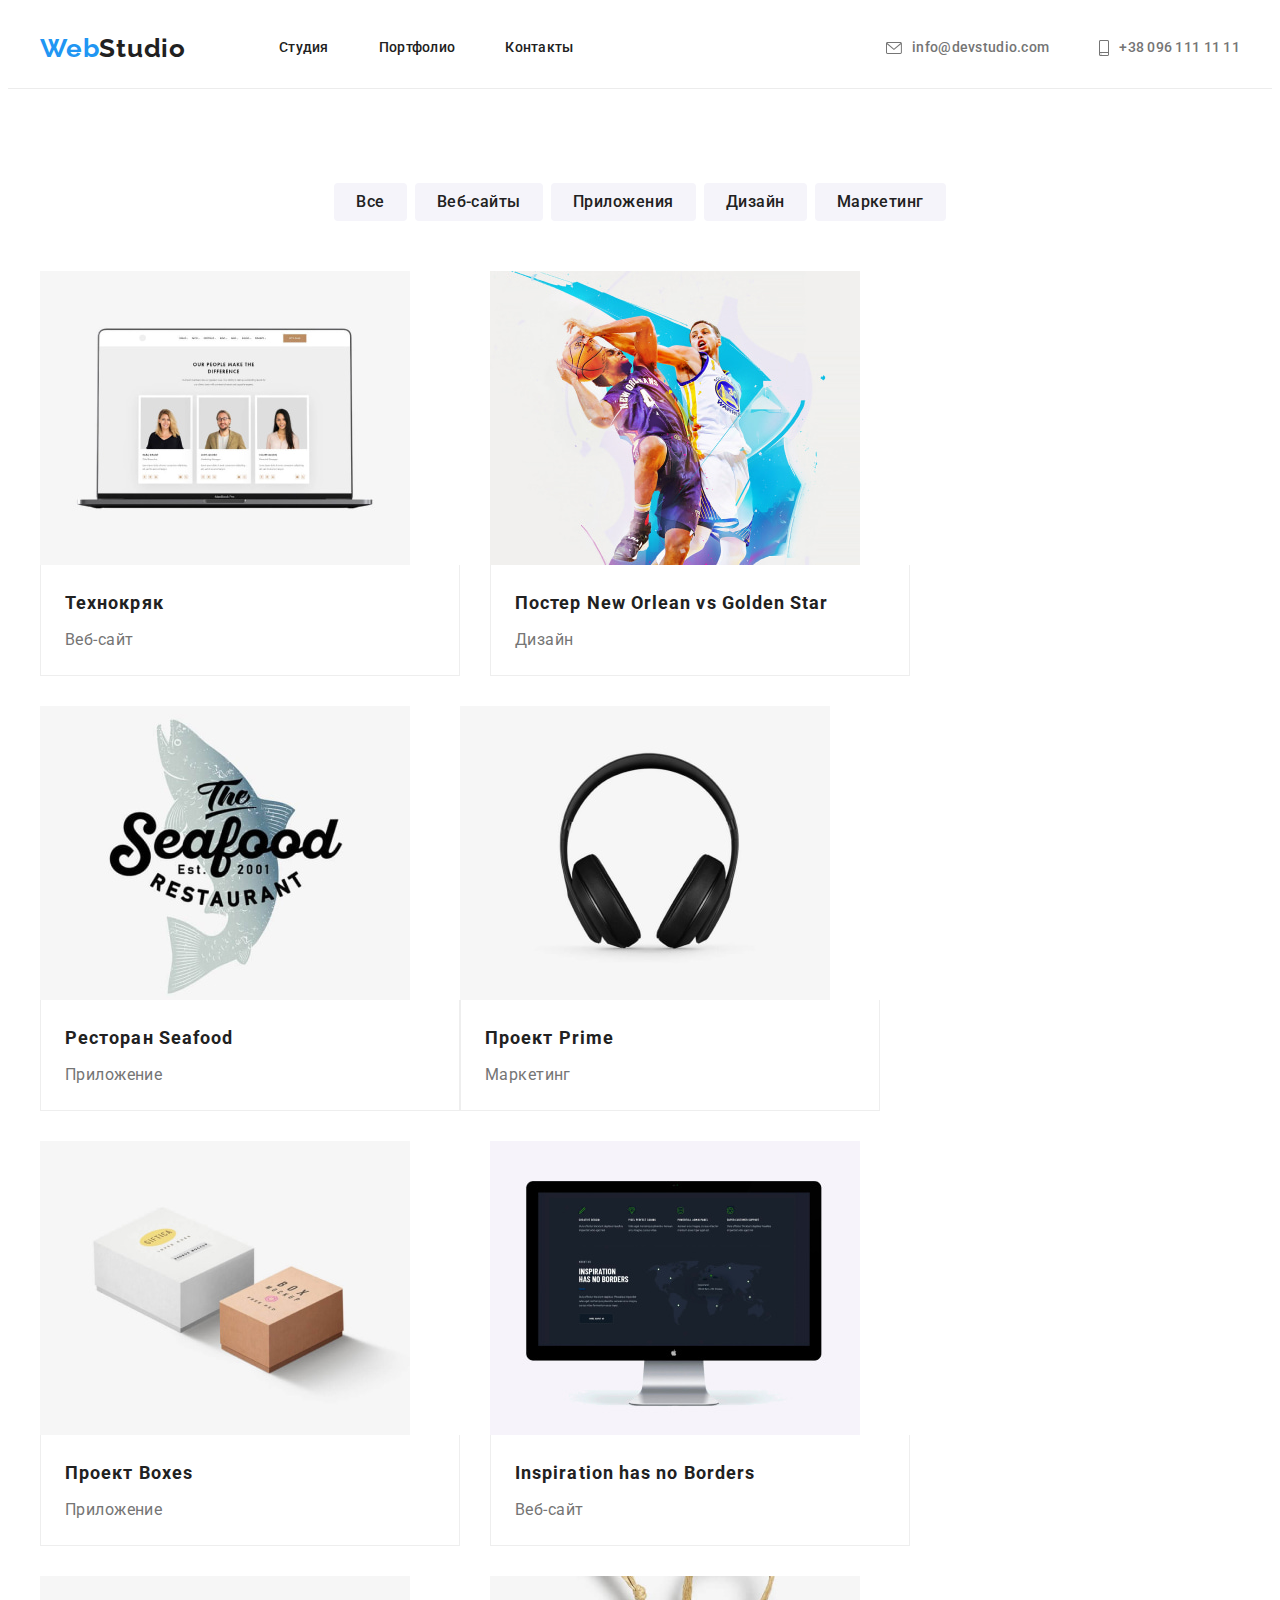
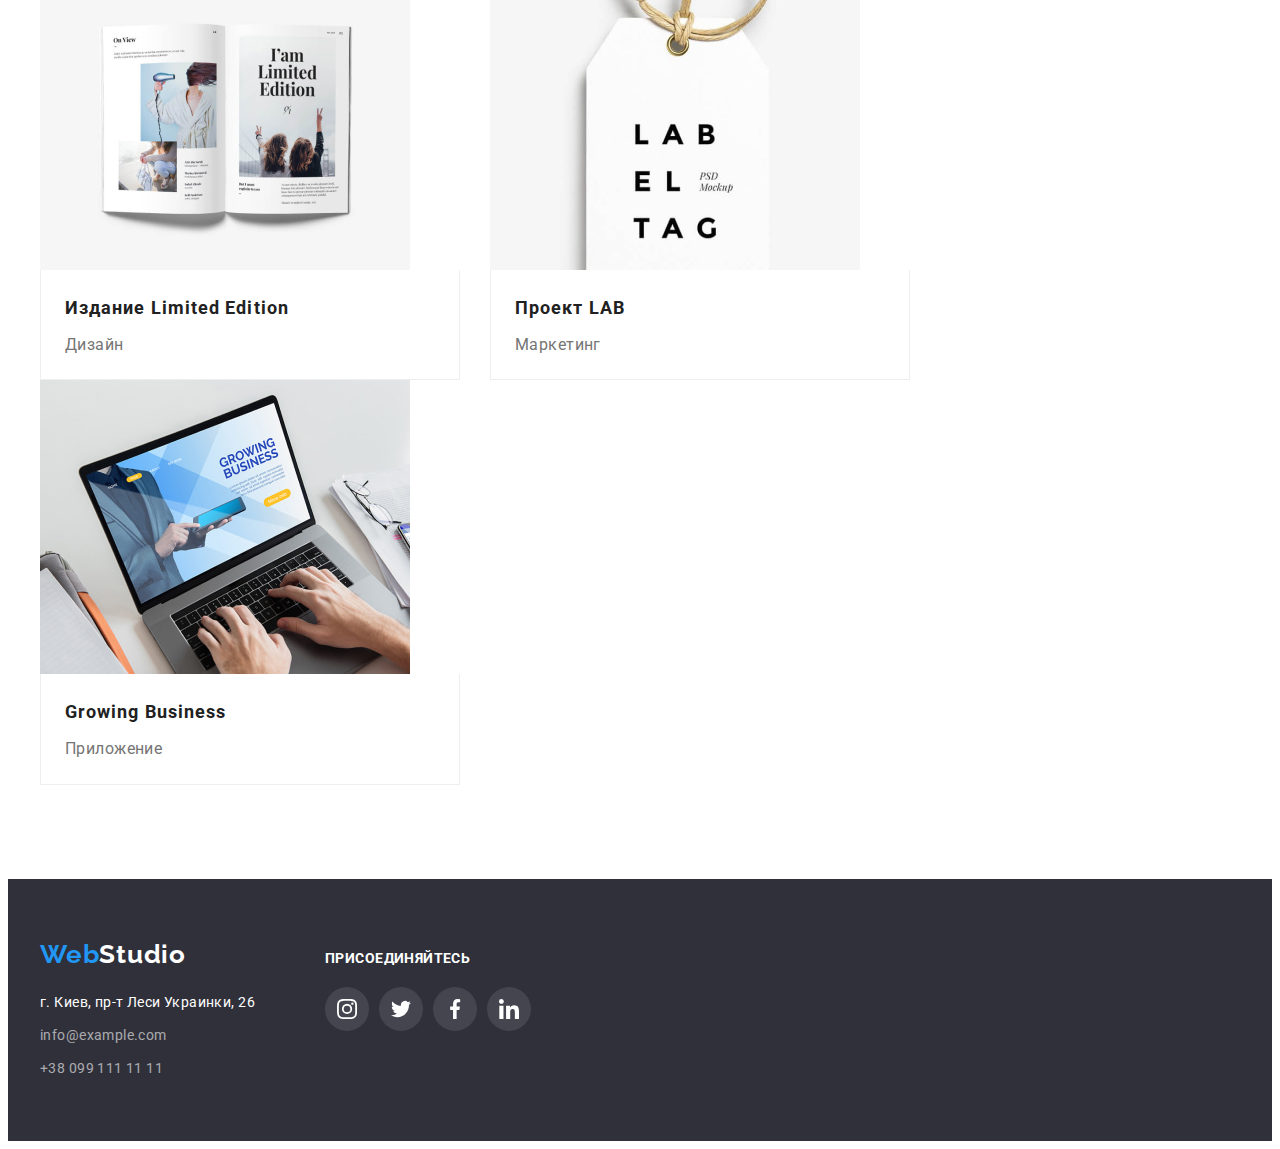
==== portfolio.html @ 3f30ddcb "Initial commit" ====
<!DOCTYPE html>
<html lang="ru">
<head>
    <meta charset="UTF-8">
    <meta name="description" content="Web Developer">
    <title>Portfolio(WebStudio)</title>
    

     <!--основные шрифты-->
    <link rel="preconnect" href="https://fonts.googleapis.com">
    <link rel="preconnect" href="https://fonts.gstatic.com" crossorigin>
    <link href="https://fonts.googleapis.com/css2?family=Quintessential&family=Raleway:wght@700&family=Roboto:wght@400;500;700;900&display=swap" 
          rel="stylesheet">

     <!--нормализатор стилей-->
    <link rel="stylesheet" href="https://cdnjs.cloudflare.com/ajax/libs/modern-normalize/1.1.0/modern-normalize.min.css"
            integrity="sha512-wpPYUAdjBVSE4KJnH1VR1HeZfpl1ub8YT/NKx4PuQ5NmX2tKuGu6U/JRp5y+Y8XG2tV+wKQpNHVUX03MfMFn9Q=="
            crossorigin="anonymous" referrerpolicy="no-referrer" />

     <!--основные стили-->
    <link rel="stylesheet" href="./css/styles.css">

</head>
<body class="body">

    <!--шапка портфолио-->
    <header class="header">
      <div class="container header-container">
        <nav class="nav main-nav">
          <a class="header-logo link" href="./index.html">
            Web<span class="header-logo-accent">Studio</span>
          </a>
          <ul class="nav-list list">
            <li class="nav-item">
              <a class="nav-link link" href="./index.html">Студия</a>
            </li>
            <li class="nav-item">
              <a class="nav-link link" href="./portfolio.html">Портфолио</a>
            </li>
            <li class="nav-item">
              <a class="nav-link link" href="#contacts">Контакты</a>
            </li>
          </ul>
        </nav>
        <ul class="contact-list">
          <li class="contact-item">
            <a class="сontact-link link" href="mailto:info@devstudio.com">
              <svg class="contact-icon" width="16" height="12">
                <use href="./images/icon/sprite-all.svg#icon-mail-envelope"></use>
              </svg>
              info@devstudio.com
            </a>
          </li>
          <li class="contact-item">
            <a class="сontact-link link" href="tel:+380961111111">
              <svg class="contact-icon" width="10" height="16">
                <use href="./images/icon/sprite-all.svg#icon-smartphone"></use>
              </svg>
              +38 096 111 11 11
            </a>
          </li>
        </ul>
      </div>
    </header>

    <!--уникальный контент работ-->
    <main>
        <section class="work section">
          <div class="container">

            <!--скрытый заголовок работ-->
            <h1 class="visually-hidden">Наши работы</h1>


            <!--кнопки-фильтр работ-->
              <ul class="work-list">
                  <li class="work-item-btn list">
                    <button class="work-btn pointer" type="button">Все</button>
                  </li>
                  <li class="work-item-btn list">
                    <button class="work-btn pointer" type="button">Веб-сайты</button>
                  </li>
                  <li class="work-item-btn list">
                    <button class="work-btn pointer" type="button">Приложения</button>
                  </li>
                  <li class="work-item-btn list">
                    <button class="work-btn pointer" type="button">Дизайн</button>
                  </li>
                  <li class="work-item-btn list">
                    <button class="work-btn pointer" type="button">Маркетинг</button>
                  </li>
              </ul>
  
              <ul class="work-list-pic">
                <li class="work-item-pic list">
                    <a class="work-link link" href="">
                       <img class="work-img" src="./images/catalog/ctl-img-1.jpg" alt="Ноутбук" width="370" />
                      <div class="work-text-wrapper">
                        <h2 class="work-title">Технокряк</h2>
                        <p class="work-descr">Веб-сайт</p>
                      </div>
                    </a>
                </li>
                <li class="work-item-pic list">
                    <a class="work-link link" href="">
                       <img class="work-img" src="./images/catalog/ctl-img-2.jpg" alt="Баскетбол" width="370" />
                      <div class="work-text-wrapper">
                        <h2 class="work-title">Постер New Orlean vs Golden Star</h2>
                        <p class="work-descr">Дизайн</p>
                      </div>
                    </a>
                </li>
                <li class="work-item-pic list"> 
                    <a class="work-link link" href="">
                      <img class="work-img" src="./images/catalog/ctl-img-3.jpg" alt="Логотип с рыбой" width="370" />
                      <div class="work-text-wrapper">
                        <h2 class="work-title">Ресторан Seafood</h2>
                        <p class="work-descr">Приложение</p>
                      </div>
                    </a>
                </li>
                <li class="work-item-pic list">
                    <a class="work-link link" href="">
                       <img class="work-img" src="./images/catalog/ctl-img-4.jpg" alt="Наушники" width="370" />
                      <div class="work-text-wrapper">
                        <h2 class="work-title">Проект Prime</h2>
                        <p class="work-descr">Маркетинг</p>
                      </div>
                    </a>
                </li>
                <li class="work-item-pic list">
                    <a class="work-link link" href="">
                       <img class="work-img" src="./images/catalog/ctl-img-5.jpg" alt="Коробки" width="370" />
                      <div class="work-text-wrapper">
                        <h2 class="work-title">Проект Boxes</h2>
                        <p class="work-descr">Приложение</p>
                      </div>
                    </a>
                </li>
                <li class="work-item-pic list">
                    <a class="work-link link" href="">
                       <img class="work-img" src="./images/catalog/ctl-img-6.jpg" alt="Монитор" width="370" />
                      <div class="work-text-wrapper">
                        <h2 class="work-title" lang="en">Inspiration has no Borders</h2>
                        <p class="work-descr">Веб-сайт</p>
                      </div>
                    </a>
                </li>
                <li class="work-item-pic list">
                    <a class="work-link link" href="">
                       <img class="work-img" src="./images/catalog/ctl-img-7.jpg" alt="Журнал" width="370" />
                      <div class="work-text-wrapper">
                        <h2 class="work-title">Издание Limited Edition</h2>
                        <p class="work-descr">Дизайн</p>
                      </div>
                    </a>
                </li>
                <li class="work-item-pic list">
                    <a class="work-link link" href="">
                       <img class="work-img" src="./images/catalog/ctl-img-8.jpg" alt="Этикетка" width="370" />
                      <div class="work-text-wrapper">
                        <h2 class="work-title">Проект LAB</h2>
                        <p class="work-descr">Маркетинг</p>
                      </div>
                    </a>
                </li>
                <li class="work-item-pic list">
                    <a class="work-link link" href="">
                       <img class="work-img" src="./images/catalog/ctl-img-9.jpg" alt="Работа в ноутбуке" width="370" />
                      <div class="work-text-wrapper">
                        <h2 class="work-title" lang="en">Growing Business</h2>
                        <p class="work-descr">Приложение</p>
                      </div>
                    </a>
                </li> 
           </ul>
        </div>
        </section>
    </main>

    <!--футер портфолио-->
    <footer class="footer">
      <div class="container footer-container">
        <div class="address-wrapper">
          <div class="container-logo">
            <a class="footer-logo link" href="./index.html">
              Web<span class="footer-logo-accent">Studio</span>
            </a>
          </div>
    
          <address class="address" id="contacts">
            <ul class="address-list">
              <li class="address-item">
                <a class="address-link link" href="https://www.google.com/maps/@50.427001,30.5351555,16.5z" target="blank"
                  rel="noopener noreferrer">
                  г. Киев, пр-т Леси Украинки, 26
                </a>
              </li>
              <li class="address-item">
                <a class="address-link-contact link" href="mailto:info@example.com">info@example.com</a>
              </li>
              <li class="address-item">
                <a class="address-link-contact link" href="tel:+380991111111">+38 099 111 11 11</a>
              </li>
            </ul>
          </address>
        </div>
        <div class="join-wrapper">
          <h2 class="footer-title">присоединяйтесь</h2>
          <ul class="join-list">
            <li class="join-item">
              <a class="footer-social-link" href="" aria-label="instagram">
                <svg class="social-icon">
                  <use href="./images/icon/sprite-all.svg#icon-instagram"></use>
                </svg>
              </a>
            </li>
            <li class="join-item">
              <a class="footer-social-link" href="" aria-label="twitter">
                <svg class="social-icon">
                  <use href="./images/icon/sprite-all.svg#icon-twitter"></use>
                </svg>
              </a>
            </li>
            <li class="join-item">
              <a class="footer-social-link" href="" aria-label="facebook">
                <svg class="social-icon">
                  <use href="./images/icon/sprite-all.svg#icon-facebook"></use>
                </svg>
              </a>
            </li>
            <li class="join-item">
              <a class="footer-social-link" href="" aria-label="linkedin">
                <svg class="social-icon">
                  <use href="./images/icon/sprite-all.svg#icon-linkedin"></use>
                </svg>
              </a>
            </li>
          </ul>
        </div>
      </div>
    </footer>

</body>
</html>
---- css/styles.css ----
:root {
  /*основные шрифты*/
  --main-font: 'Roboto', sans-serif;
  --logo-font: 'Raleway', sans-serif;

  /*светлая тема текста*/
  --accent-txt-cl: #ffffff;
  --primary-txt-cl: #757575;
  --footer-txt-cl: rgba(255, 255, 255, 0.6);

  /*темная тема текста*/
  --title-txt-cl: #212121;
  --secondary-txt-cl: #2196f3;

  /*темная тема фона*/
  --main-bg-cl: #2f303a;
  --section-bg-cl: #f5f4fa;

  /*цвет border*/
  --top-border-cl: #ececec;
  --border-cl: #eeeeee;
  /*цвет иконок*/
  --icon-color: #afb1b8;
  --footer-bg-icon: rgba(255, 255, 255, 0.1);
}

/*доп шрифт*/
/*font-family: 'Quintessential', cursive;*/

.body {
  font-family: var(--main-font);
  font-size: 14px;
  line-height: 1.71;
  letter-spacing: 0.03em;
  background-color: var(--accent-txt-cl);

  color: var(--primary-txt-cl);
}

h1,
h2,
h3,
h4,
p {
  margin-top: 0;
  margin-bottom: 0;
}

h1:last-child,
h2:last-child,
h3:last-child,
h4:last-child,
p {
  margin-bottom: 0;
}

/*сброс списков*/
ul {
  padding-left: 0;
  margin-top: 0;
  margin-bottom: 0;
  list-style: none;
}
img {
  display: block;
  height: auto;
  max-width: 100%;
}
.link {
  text-decoration: none;
}
.section {
  padding: 94px 0px;
}

.container {
  width: 1200px;
  padding-left: 15px;
  padding-right: 15px;
  margin-left: auto;
  margin-right: auto;
}
.header {
  border-bottom: 1px solid var(--top-border-cl);
}
.header-container {
  display: flex;
}

/*текст кнопка главная*/
.hero-btn {
  padding: 8px 30px;

  font-family: var(--main-font);
  font-weight: 700;
  font-size: 16px;
  line-height: 1.9;

  border-radius: 4px;
  display: flex;
  align-items: center;
  text-align: center;
  letter-spacing: 0.06em;

  color: var(--accent-txt-cl);
}
/*лого хедр*/
.header-logo {
  margin-right: 93px;

  font-family: var(--logo-font);
  font-weight: 700;
  font-size: 26px;
  line-height: 1.19;

  letter-spacing: 0.03em;

  color: var(--secondary-txt-cl);
}

/*верхний логотип черный цвет*/
.header-logo-accent {
  letter-spacing: 0.03em;

  color: var(--title-txt-cl);
}
.main-nav {
  display: flex;
  align-items: center;
}

.nav-item {
  margin-right: 50px;
}
.nav-item:last-child {
  margin-right: 0;
}
.nav-list {
  display: flex;
}

/*Header*/
.nav-link {
  display: block;
  padding: 32px 0px;

  font-weight: 500;
  font-size: 14px;
  line-height: 1.14;
  letter-spacing: 0.02em;

  color: var(--title-txt-cl);
}

.nav-link:hover,
.nav-link:focus {
  color: var(--secondary-txt-cl);
}
.contact-list {
  display: flex;
  align-items: center;
  margin-left: auto;
}
.contact-list .link {
  display: flex;
  align-items: center;
}
.contact-list .link:hover,
.contact-list .link:focus {
  
  color: var(--secondary-txt-cl);
}
.contact-item:first-child {
  margin-right: 50px;
}
.contact-item .link {
  font-weight: 500;
  font-size: 14px;
  line-height: 1.14;
  letter-spacing: 0.02em;

  color: var(--primary-txt-cl);
}

.contact-list .contact-icon {
  margin-right: 10px;
  fill: currentColor;
}

.hero {
  max-width: 1600px;
  max-height: 600px;
  margin-left: auto;
  margin-right: auto;

  padding-top: 200px;
  padding-bottom: 200px;

  background-image: linear-gradient(to right, rgba(47, 48, 58, 0.4), rgba(47, 48, 58, 0.4)),
    url(../images/hero/hero-img.jpg);

  background-repeat: no-repeat;
  background-position: center;
  background-color: var(--main-bg-cl);
}

.hero-title {
  width: 696px;
  margin-left: auto;
  margin-right: auto;
  margin-bottom: 30px;
  align-items: center;

  font-weight: 900;
  font-size: 44px;
  line-height: 1.36;

  text-align: center;
  letter-spacing: 0.06em;
  text-transform: uppercase;

  color: var(--accent-txt-cl);
}
.hero-btn {
  margin-left: auto;
  margin-right: auto;

  background-color: var(--secondary-txt-cl);

  border: transparent;
}

/*оформлєння інфо-блок*/
.benefits-list {
  display: flex;
}
.benefits-item {
  flex-basis: calc(100% / 4);
  margin-right: 30px;
}
.benefits-item:last-child {
  margin-right: 0px;
}
.benefits-icon-wrapper {
  display: flex;
  justify-content: center;

  align-items: center;
  margin-bottom: 30px;

  width: 270px;
  height: 120px;

  background: var(--section-bg-cl);
  border-radius: 4px;
}

.benefits-icon {
  display: flex;
  position: center;

  width: 70px;
  height: 70px;
}

.benefits-title {
  margin-bottom: 10px;

  font-weight: 700;
  font-size: 14px;
  line-height: 1.14;
  letter-spacing: 0.03em;
  text-transform: uppercase;

  color: var(--title-txt-cl);
}
.benefits-descr {
  font-weight: 400;
  font-size: 14px;

  line-height: 1.71;
}

.about-title {
  margin-bottom: 50px;

  font-weight: 700;
  font-size: 36px;
  line-height: 1.17;
  text-align: center;
  letter-spacing: 0.03em;

  color: var(--title-txt-cl);
}
.about {
  padding-top: 0px;
}
.about-list {
  display: flex;
}
.about-item:not(:last-child) {
  margin-right: 30px;
}

/*секция команда*/
.team {
  background-color: var(--section-bg-cl);
}
.team-title {
  margin-bottom: 50px;

  font-weight: 700;
  font-size: 36px;
  line-height: 1.17;
  text-align: center;
  letter-spacing: 0.03em;

  color: var(--title-txt-cl);
}
.team-list {
  display: flex;
}
.team-item {
  background-color: var(--accent-txt-cl);
  box-shadow: 0px 1px 3px rgba(0, 0, 0, 0.12), 0px 1px 1px rgba(0, 0, 0, 0.14),
    0px 2px 1px rgba(0, 0, 0, 0.2);
  border-radius: 0px 0px 4px 4px;
}
.team-item:not(:last-child) {
  margin-right: 30px;
}

.team-wrapper {
  padding-top: 30px;
  padding-bottom: 30px;
}

.name-title {
  margin-bottom: 10px;

  font-weight: 500;
  font-size: 16px;
  line-height: 1.19;

  text-align: center;
  letter-spacing: 0.03em;

  color: var(--title-txt-cl);
}

.team-descr {
  margin-bottom: 16px;
  font-weight: 400;
  font-size: 16px;
  line-height: 1.19;

  text-align: center;
  letter-spacing: 0.03em;
}

/*ссылки соц.сети*/
.social-list {
  display: flex;
  justify-content: center;
}
.social-item:not(:last-child) {
  margin-right: 10px;
}
.social-link {
  display: flex;
  align-items: center;
  justify-content: center;

  width: 44px;
  height: 44px;

  align-items: center;
  border-radius: 50px;
  fill: var(--icon-color);
}
.social-link:hover,
.social-link:focus {
 background-color: var(--secondary-txt-cl);
 fill:var(--accent-txt-cl)
}

.social-icon {
  width: 20px;
  height: 20px;
}

.client-title {
  margin-bottom: 50px;
  font-weight: 700;
  font-size: 36px;
  line-height: 1.17;
  text-align: center;
  letter-spacing: 0.03em;

  color: var(--title-txt-cl);
}
.client-list {
  display: flex;
  justify-content: center;
}
.client-link {
  display: flex;
  align-items: center;
  justify-content: center;

  width: 170px;
  height: 92px;

  fill: var(--icon-color);

  border: 1px solid var(--icon-color);
  box-sizing: border-box;
  border-radius: 4px;
}
.client-link:hover,
.client-link:focus {
  fill: var(--secondary-txt-cl);
  border: 1px solid var(--secondary-txt-cl);
}

.client-item:not(:last-child) {
  margin-right: 30px;
}
.client-icon {
  width: 106px;
  height: 60px;
}
/*кнопки фильтр раздел работ*/
.work-wrapper {
  display: flex;
  align-items: center;
}

/*кнопки фильтр*/
.work-list {
  display: flex;
  justify-content: center;
  align-items: center;

  margin-left: auto;
  margin-right: auto;
  margin-bottom: 50px;
}

.work-item-btn:not(:last-child) {
  margin-right: 8px;
}

.work-btn {
  border: transparent;
  border-radius: 4px;
  padding: 6px 22px;

  font-family: var(--main-font);

  font-weight: 500;
  font-size: 16px;
  line-height: 1.62;

  text-align: center;
  letter-spacing: 0.03em;

  color: var(--title-txt-cl);
  background-color: var(--section-bg-cl);
}

/*фокус-ховер кнопки фильтр*/
.work-btn:hover,
.work-btn:focus {
  background-color: var(--secondary-txt-cl);
  color: var(--accent-txt-cl);

  box-shadow: 0px 3px 1px rgba(0, 0, 0, 0.1),
  0px 1px 2px rgba(0, 0, 0, 0.08),
  0px 2px 2px rgba(0, 0, 0, 0.12);
}

.pointer {
  cursor: pointer;
}
.work-link {
  display: block;
}

.work-link:hover,
.work-link:focus {
  box-shadow: 0px 1px 1px rgba(0, 0, 0, 0.12),
  0px 4px 4px rgba(0, 0, 0, 0.06),
  1px 4px 6px rgba(0, 0, 0, 0.16);
}

.work-list-pic {
  display: flex;
  flex-wrap: wrap;
  margin-top: 0px;
  padding-left: 0px;
}
.work-item-pic {
  flex-basis: calc((100% - 60px) / 3);
  margin-right: 30px;
  margin-bottom: 30px;
}
.work-item-pic:nth-child(3n) {
  margin-right: 0;
}
.work-item-pic:nth-last-child(-n + 3) {
  margin-bottom: 0px;
}

.work-text-wrapper {
  width: 370px;
  padding-top: 20px;
  padding-right: 24px;
  padding-bottom: 20px;
  padding-left: 24px;

  background: var(--accent-txt-cl);
  border-right: 1px solid var(--border-cl);
  border-bottom: 1px solid var(--border-cl);
  border-left: 1px solid var(--border-cl);
}

/*цвет заголовков портфолио*/
.work-title {
  margin-bottom: 4px;
  font-weight: 700;
  font-size: 18px;
  line-height: 2;

  letter-spacing: 0.06em;

  color: var(--title-txt-cl);
}
/*описание работ*/
.work-descr {
  font-weight: 400;
  font-size: 16px;
  line-height: 1.87;
  color: var(--primary-txt-cl);
}

/*футер*/
.footer {
  padding-top: 60px;
  padding-bottom: 60px;

  background-color: var(--main-bg-cl);
}
.footer-container {
  display: flex;
  align-items: baseline;
}
.address-wrapper:not(:last-child) {
  margin-right: 70px;
}
.footer-title {
  margin-bottom: 20px;

  font-weight: 700;
  font-size: 14px;
  line-height: 1.14;
  text-transform: uppercase;

  color: var(--accent-txt-cl);
}

/*соц мережі футер*/
.join-list {
  display: flex;
}
.join-item:not(:last-child) {
  margin-right: 10px;
}
.footer-social-link {
  display: inline-flex;
  align-items: center;
  justify-content: center;

  width: 44px;
  height: 44px;
  border-radius: 50%;

  background-color: var(--footer-bg-icon);
  fill: var(--accent-txt-cl);
}
.footer-social-link:hover,
.footer-social-link:focus {
  background-color: var(--secondary-txt-cl);
}

.container-logo {
  margin-bottom: 20px;
}
.footer-logo {
  font-family: var(--logo-font);
  font-weight: 700;
  font-size: 26px;
  line-height: 1.19;

  letter-spacing: 0.03em;

  color: var(--secondary-txt-cl);
}

/*замена цвета лого*/
.footer-logo-accent {
  color: var(--accent-txt-cl);
}

.address-item {
  margin-bottom: 9px;
}
.address-item:last-child {
  margin-bottom: 0px;
}
.address-item .address-link {
  font-family: var(--main-font);
  font-style: normal;
  font-weight: 400;
  font-size: 14px;
  line-height: 1.71;

  letter-spacing: 0.03em;

  color: var(--accent-txt-cl);
}

.address-link-contact {
  font-family: var(--main-font);
  font-style: normal;
  font-weight: 400;
  font-size: 14px;
  line-height: 1.71;

  letter-spacing: 0.03em;

  color: var(--footer-txt-cl);
}

/*скрываем удаленный заголовок*/
.visually-hidden {
  position: absolute;
  width: 1px;
  height: 1px;
  margin: -1px;
  border: 0;
  padding: 0;
  white-space: nowrap;
  clip-path: inset(100%);
  clip: rect(0 0 0 0);
  overflow: hidden;
}



/*.benefits-item::before {
  display: block;
  content: '';

  width: 270px;
  height: 120px;

  background-size: contain;

}
.icon-antennа::before {
  background-image: url(../images/icon/antenna.svg);
  background-repeat: no-repeat;
  background-position: center;
}
.icon-clock::before {
  background-image: url(../images/icon/clock.svg);
  background-repeat: no-repeat;
  background-position: center;
}
.icon-diagram::before {
  background-image: url(../images/icon/diagram.svg);
  background-repeat: no-repeat;
  background-position: center;
}
.icon-astronaut::before {
  background-image: url(../images/icon/astronaut.svg);
  background-repeat: no-repeat;
  background-position: center;
}*/
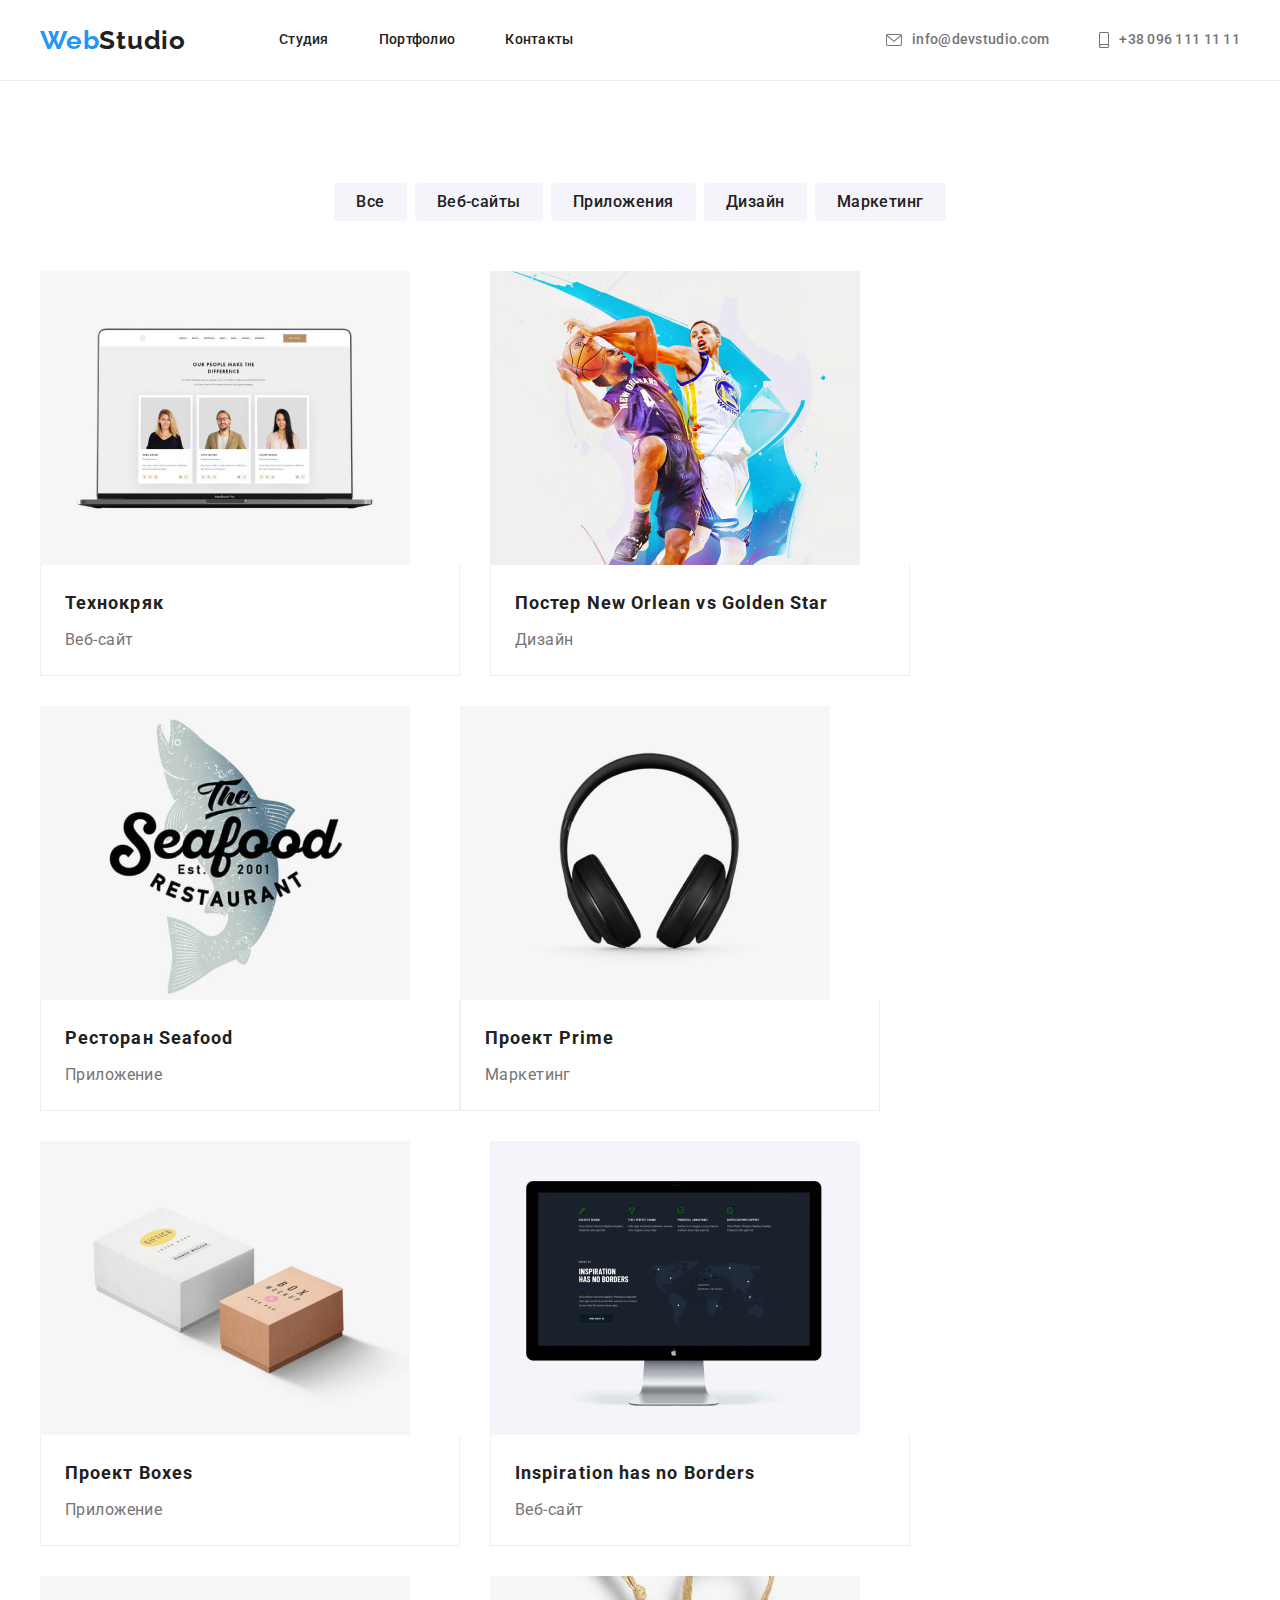
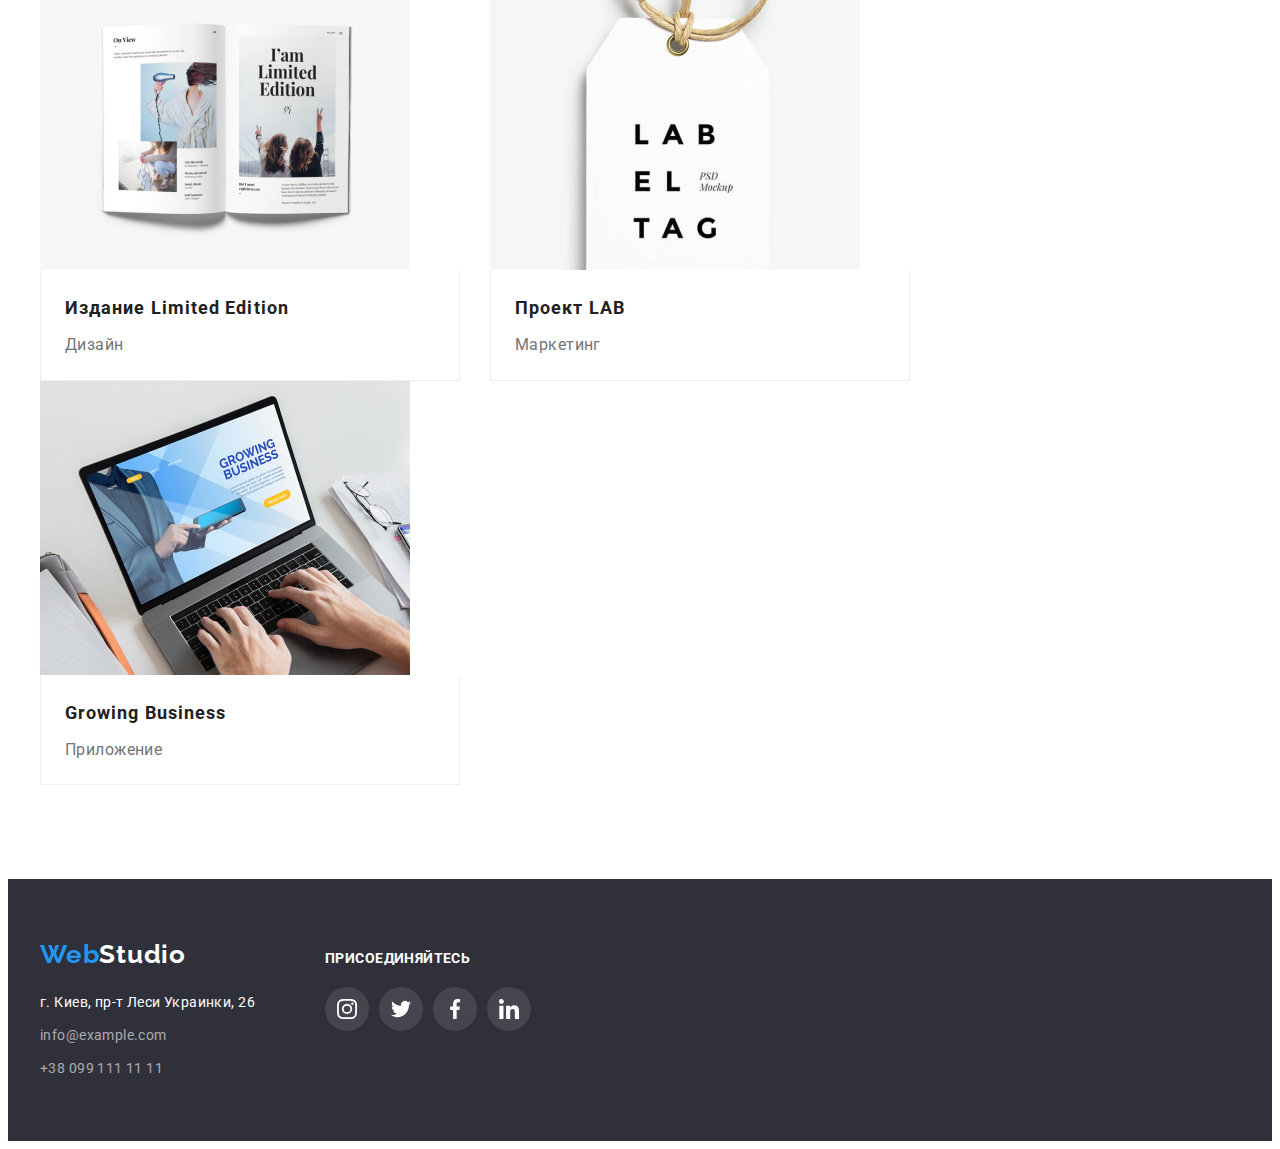
==== commit 09020a59: "добавляет метки о нас" ====
--- a/portfolio.html
+++ b/portfolio.html
@@ -241,5 +241,12 @@
       </div>
     </footer>
 
+  <Script>
+    const { height: headerHeight } = document
+      .querySelector(".header")
+      .getBoundingClientRect( );
+
+    document.body.style.paddingTop = `${headerHeight}px`;
+  </Script>
 </body>
 </html>--- a/css/styles.css
+++ b/css/styles.css
@@ -19,9 +19,11 @@
   /*цвет border*/
   --top-border-cl: #ececec;
   --border-cl: #eeeeee;
+  
   /*цвет иконок*/
   --icon-color: #afb1b8;
   --footer-bg-icon: rgba(255, 255, 255, 0.1);
+  --about-element-cl: rgba(47, 48, 58, 0.8)
 }
 
 /*доп шрифт*/
@@ -80,8 +82,16 @@
   margin-left: auto;
   margin-right: auto;
 }
+
 .header {
+  position: fixed;
+  top: 0;
+  left: 0;
+  width: 100%;
+  height: 80px;
+
   border-bottom: 1px solid var(--top-border-cl);
+  background-color: var(--accent-txt-cl);
 }
 .header-container {
   display: flex;
@@ -300,6 +310,32 @@
 }
 .about-item:not(:last-child) {
   margin-right: 30px;
+}
+
+/*мітка о нас*/
+.about-item {
+  position: relative;
+}
+.about-label {
+  position: absolute;
+
+  bottom: 0;
+  right: 0;
+  width: 100%;
+  height: 70px;
+  padding-top: 27px;
+  padding-bottom: 27px;
+
+  font-family: var(--main-font);
+  font-weight: 700;
+  font-size: 14px;
+  line-height: 1.14;
+  text-align: center;
+  letter-spacing: 0.03em;
+  text-transform: uppercase;
+
+  color: var(--accent-txt-cl);
+  background-color: var(--about-element-cl);
 }
 
 /*секция команда*/
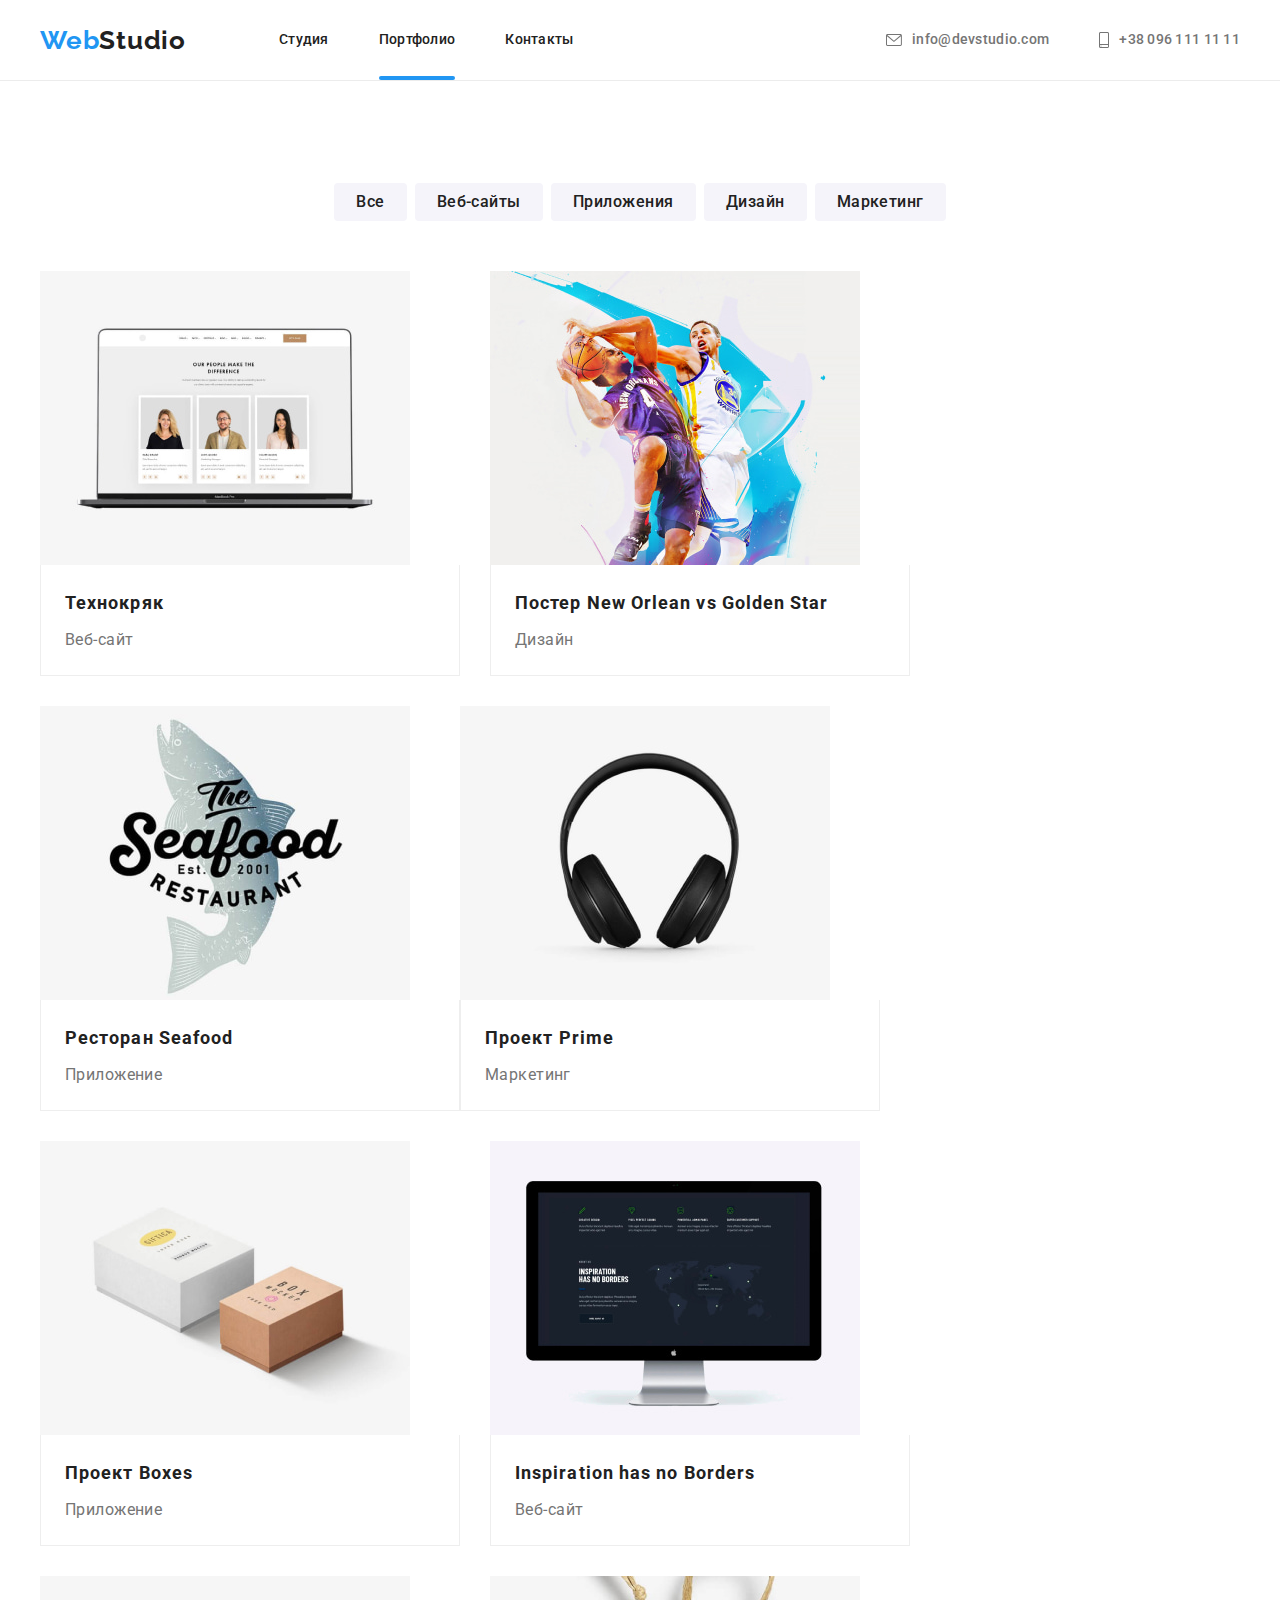
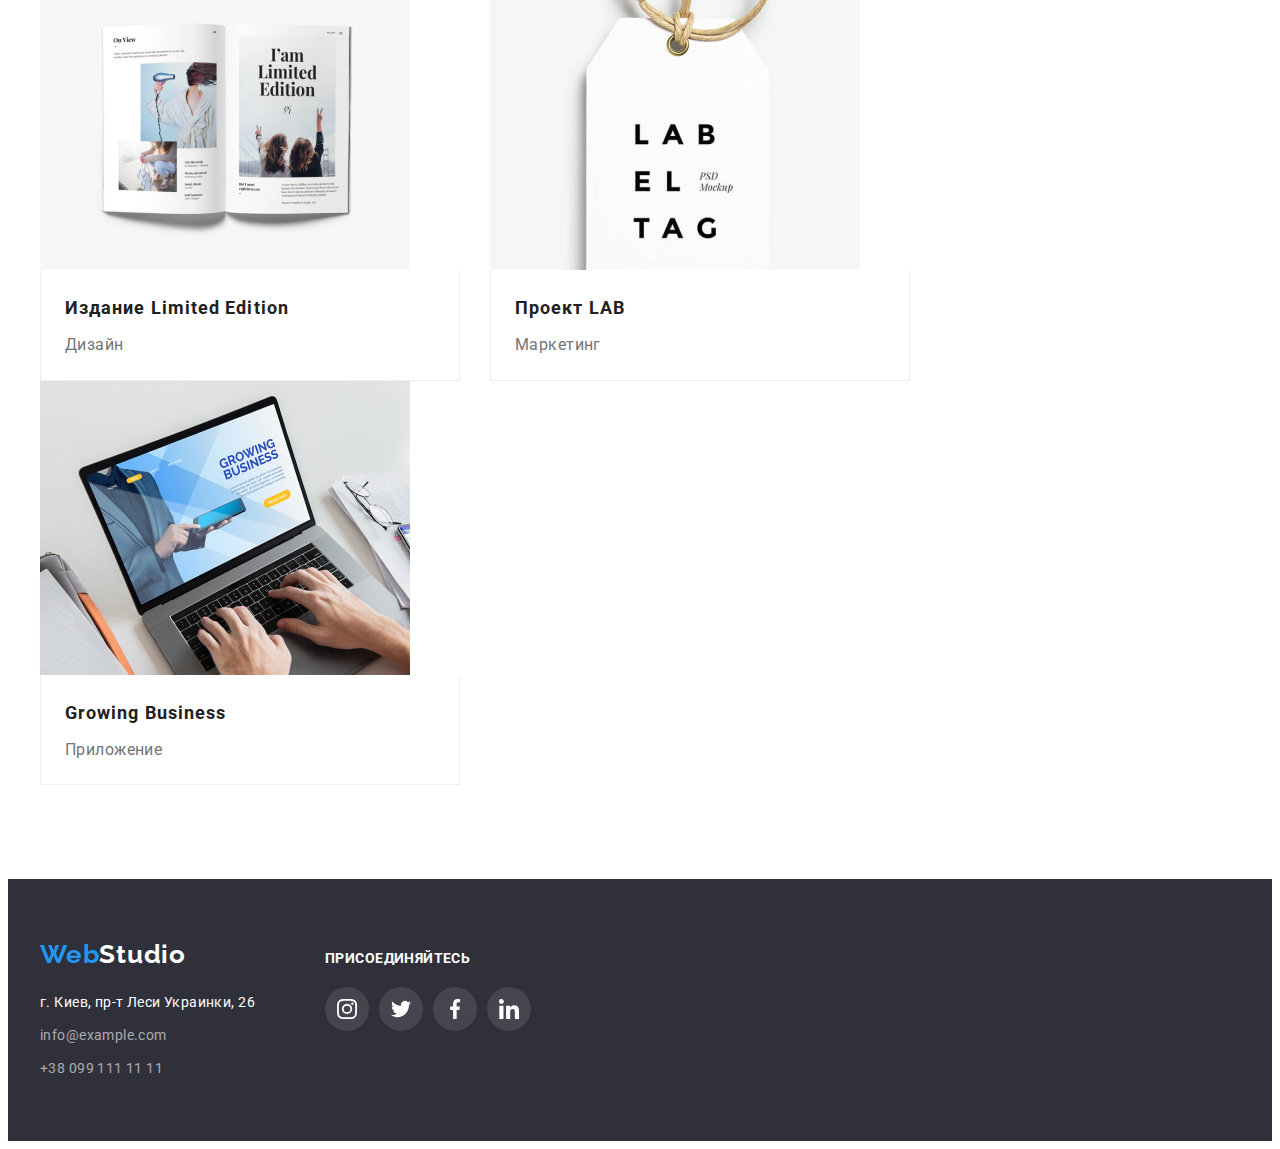
==== commit 4d3e2a62: "добавляет подчеркивание нав" ====
--- a/portfolio.html
+++ b/portfolio.html
@@ -35,10 +35,10 @@
               <a class="nav-link link" href="./index.html">Студия</a>
             </li>
             <li class="nav-item">
-              <a class="nav-link link" href="./portfolio.html">Портфолио</a>
+              <a class="nav-link link underlining-portfolio" href="./portfolio.html">Портфолио</a>
             </li>
             <li class="nav-item">
-              <a class="nav-link link" href="#contacts">Контакты</a>
+              <a class="nav-link link nav-underlining-contact" href="#contacts">Контакты</a>
             </li>
           </ul>
         </nav>
--- a/css/styles.css
+++ b/css/styles.css
@@ -85,6 +85,7 @@
 
 .header {
   position: fixed;
+  z-index: 2;
   top: 0;
   left: 0;
   width: 100%;
@@ -140,6 +141,8 @@
 }
 
 .nav-item {
+  position: relative;
+
   margin-right: 50px;
 }
 .nav-item:last-child {
@@ -160,12 +163,45 @@
   letter-spacing: 0.02em;
 
   color: var(--title-txt-cl);
+
+  transition-property: color;
+  transition-duration: 250ms;
+  transition-timing-function: cubic-bezier(0.4, 0, 0.2, 1);
 }
 
 .nav-link:hover,
 .nav-link:focus {
   color: var(--secondary-txt-cl);
 }
+.nav-link-main::after {
+  content: '';
+
+  position: absolute;
+  left: 0px;
+  bottom: 0px;
+
+  display: block;
+  width: 100%;
+  height: 4px;
+  
+  background: var(--secondary-txt-cl);
+  border-radius: 2px;
+}
+.underlining-portfolio::after {
+  content: '';
+  
+  position: absolute;
+  left: 0px;
+  bottom: 0px;
+  
+  display: block;
+  width: 100%;
+  height: 4px;
+  
+  background: var(--secondary-txt-cl);
+  border-radius: 2px;
+}
+
 .contact-list {
   display: flex;
   align-items: center;
